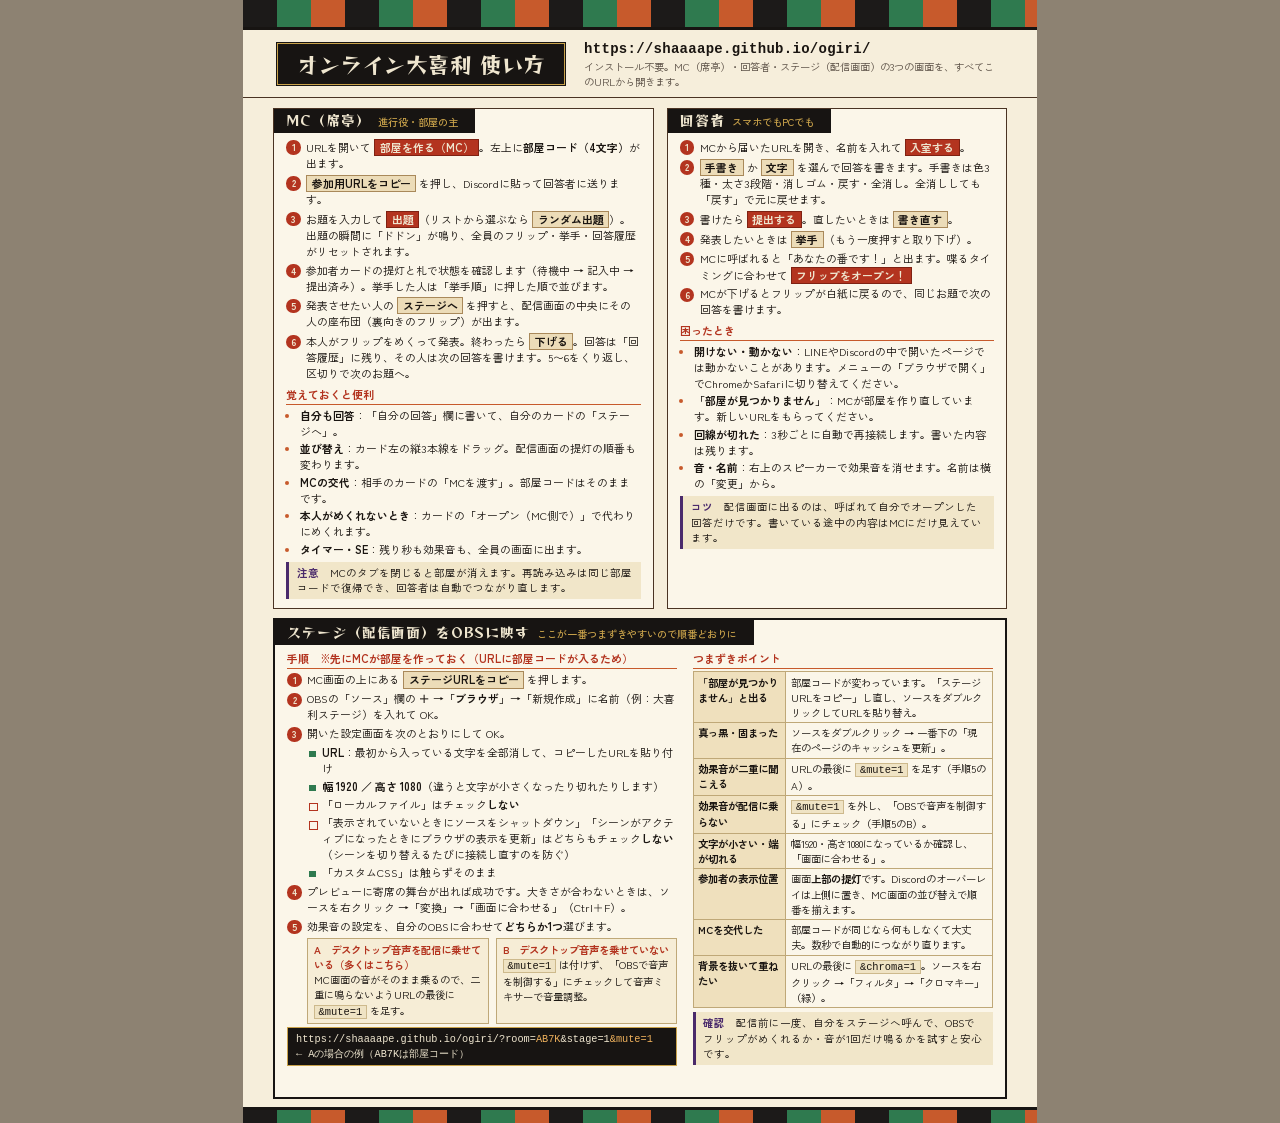
==== guide.html @ cfadeac8 "使い方ガイド（A4一枚）を追加: guide.html / guide.pdf MC・回答者・ステージの手順と、OBSブラウザソースの設定・つまずきポイントを掲載  Co-Authored-By: C" ====
<!DOCTYPE html>
<html lang="ja">
<head>
<meta charset="utf-8">
<meta name="viewport" content="width=device-width, initial-scale=1">
<title>オンライン大喜利 使い方</title>
<link rel="preconnect" href="https://fonts.googleapis.com">
<link rel="preconnect" href="https://fonts.gstatic.com" crossorigin>
<link href="https://fonts.googleapis.com/css2?family=Reggae+One&family=Zen+Kaku+Gothic+New:wght@400;500;700&display=swap" rel="stylesheet">
<style>
  @page { size: A4 portrait; margin: 0; }
  :root {
    --sumi: #1a1511; --usuzumi: #5a4f45; --kogecha: #4a3323; --shiraki: #f6eedb;
    --kifuda: #ecdcb8; --kinari: #efe6cf; --shu: #b3341f; --urushi: #171412; --kin: #c9a24a;
    --moegi: #2f7a4f; --kaki: #c75a2c; --murasaki: #4a2a6b;
    --fude: 'Reggae One', 'Yu Mincho', serif;
    --body: 'Zen Kaku Gothic New', 'Yu Gothic', 'Meiryo', sans-serif;
  }
  * { box-sizing: border-box; }
  html { background: #8d8272; }
  body { margin: 0; font-family: var(--body); color: var(--sumi); font-size: 8.2pt; line-height: 1.46; -webkit-print-color-adjust: exact; print-color-adjust: exact; }
  .sheet { width: 210mm; height: 297mm; margin: 0 auto; background: var(--shiraki); display: flex; flex-direction: column; overflow: hidden; }

  /* 定式幕の帯と題字 */
  .maku { height: 8mm; flex: none; background: repeating-linear-gradient(90deg, #1c1a19 0 9mm, var(--moegi) 9mm 18mm, var(--kaki) 18mm 27mm); border-bottom: 1mm solid var(--urushi); }
  header { flex: none; display: flex; align-items: center; gap: 5mm; padding: 2.2mm 9mm 2mm; border-bottom: .4mm solid var(--kogecha); }
  h1 { margin: 0; font-family: var(--fude); font-weight: 400; font-size: 16pt; letter-spacing: .04em; color: var(--kinari); background: var(--urushi); border: .5mm solid var(--kin); outline: .5mm solid var(--urushi); padding: 1mm 5mm 1.4mm; white-space: nowrap; }
  .lead { font-size: 8.6pt; }
  .lead b { font-size: 10.5pt; font-family: Consolas, 'Courier New', monospace; letter-spacing: .02em; }
  .lead small { display: block; color: var(--usuzumi); font-size: 7.8pt; }

  main { flex: 1; min-height: 0; padding: 2.6mm 8mm 0; display: grid; grid-template-columns: 1.12fr 1fr; grid-template-rows: auto 1fr; gap: 2.6mm 3.5mm; }
  section { border: .35mm solid var(--kogecha); background: #fbf6e9; padding: 0 3.2mm 2.4mm; position: relative; }
  h2 { display: inline-block; margin: 0 0 1.6mm -3.2mm; font-family: var(--fude); font-weight: 400; font-size: 10.5pt; color: var(--kinari); background: var(--urushi); padding: .3mm 4.5mm .7mm 3.2mm; letter-spacing: .06em; }
  h2 small { font-family: var(--body); font-size: 7.6pt; font-weight: 500; margin-left: 2mm; color: var(--kin); letter-spacing: 0; }
  h3 { margin: 1.3mm 0 .7mm; font-size: 8.2pt; font-weight: 700; color: var(--shu); border-bottom: .25mm solid var(--kaki); padding-bottom: .3mm; }
  ol { margin: 0; padding: 0; list-style: none; counter-reset: n; }
  ol > li { counter-increment: n; position: relative; padding-left: 5.2mm; margin-bottom: .75mm; }
  ol > li::before { content: counter(n); position: absolute; left: 0; top: .35mm; width: 3.8mm; height: 3.8mm; border-radius: 50%; background: var(--shu); color: var(--kinari); font-size: 7.2pt; font-weight: 700; line-height: 3.8mm; text-align: center; }
  ul { margin: 0; padding-left: 3.6mm; }
  ul li { margin-bottom: .4mm; }
  ul li::marker { color: var(--kaki); }
  .k { display: inline-block; font-weight: 700; background: var(--kifuda); border: .25mm solid #a9895a; padding: 0 1.2mm; line-height: 1.38; white-space: nowrap; }
  .k.shu { background: var(--shu); border-color: #7f2112; color: var(--kinari); }
  code { font-family: Consolas, 'Courier New', monospace; font-size: 7.8pt; background: #efe3c4; padding: 0 1mm; border: .2mm solid #cdb98c; }
  .note { margin-top: 1.1mm; padding: .8mm 2mm; background: #f1e6c9; border-left: 1mm solid var(--murasaki); font-size: 7.9pt; }
  .note b { color: var(--murasaki); }

  /* OBS（全幅） */
  .obs { grid-column: 1 / -1; display: grid; grid-template-columns: 1.3fr 1fr; gap: 0 4mm; align-content: start; border-width: .6mm; border-color: var(--urushi); }
  .obs h2 { grid-column: 1 / -1; justify-self: start; }
  .obs h3:first-of-type { margin-top: 0; }
  .url { margin: .8mm 0 1.2mm; padding: 1mm 2mm; background: var(--urushi); color: var(--kinari); font-family: Consolas, 'Courier New', monospace; font-size: 7.7pt; border: .3mm solid var(--kin); word-break: break-all; }
  .url em { font-style: normal; color: #f0b25d; }
  table { width: 100%; border-collapse: collapse; font-size: 7.8pt; }
  th, td { border: .25mm solid #bfa878; padding: .55mm 1.3mm; vertical-align: top; text-align: left; }
  th { width: 31%; background: #efe0bd; font-weight: 700; }
  .set { margin: .8mm 0 0; padding: 0; list-style: none; }
  .set li { padding-left: 4mm; position: relative; margin-bottom: .55mm; }
  .set li::before { content: ''; position: absolute; left: .6mm; top: 1.55mm; width: 1.7mm; height: 1.7mm; background: var(--moegi); }
  .set li.no::before { background: none; border: .35mm solid var(--shu); }
  .ab { display: grid; grid-template-columns: 1fr 1fr; gap: 2mm; margin-top: .8mm; }
  .ab div { border: .25mm solid #bfa878; background: #f6edd6; padding: .8mm 1.5mm; font-size: 7.8pt; }
  .ab b.t { display: block; color: var(--shu); }
  footer { flex: none; margin-top: 2.2mm; height: 4mm; background: repeating-linear-gradient(90deg, #1c1a19 0 9mm, var(--moegi) 9mm 18mm, var(--kaki) 18mm 27mm); border-top: .8mm solid var(--urushi); }

  @media screen and (max-width: 820px) {
    html { background: var(--shiraki); }
    .sheet { width: auto; height: auto; overflow: visible; }
    body { font-size: 14px; }
    main, .obs, .ab { display: block; }
    section { margin-bottom: 12px; }
    header { flex-wrap: wrap; }
    code, .url, table { font-size: 13px; }
  }
  @media print { html { background: none; } }
</style>
</head>
<body>
<div class="sheet">
  <div class="maku"></div>
  <header>
    <h1>オンライン大喜利 使い方</h1>
    <div class="lead">
      <b>https://shaaaape.github.io/ogiri/</b>
      <small>インストール不要。MC（席亭）・回答者・ステージ（配信画面）の3つの画面を、すべてこのURLから開きます。</small>
    </div>
  </header>

  <main>
    <section>
      <h2>MC（席亭）<small>進行役・部屋の主</small></h2>
      <ol>
        <li>URLを開いて <span class="k shu">部屋を作る（MC）</span>。左上に<b>部屋コード（4文字）</b>が出ます。</li>
        <li><span class="k">参加用URLをコピー</span> を押し、Discordに貼って回答者に送ります。</li>
        <li>お題を入力して <span class="k shu">出題</span>（リストから選ぶなら <span class="k">ランダム出題</span>）。出題の瞬間に「ドドン」が鳴り、全員のフリップ・挙手・回答履歴がリセットされます。</li>
        <li>参加者カードの提灯と札で状態を確認します（待機中 → 記入中 → 提出済み）。挙手した人は「挙手順」に押した順で並びます。</li>
        <li>発表させたい人の <span class="k">ステージへ</span> を押すと、配信画面の中央にその人の座布団（裏向きのフリップ）が出ます。</li>
        <li>本人がフリップをめくって発表。終わったら <span class="k">下げる</span>。回答は「回答履歴」に残り、その人は次の回答を書けます。5〜6をくり返し、区切りで次のお題へ。</li>
      </ol>
      <h3>覚えておくと便利</h3>
      <ul>
        <li><b>自分も回答</b>：「自分の回答」欄に書いて、自分のカードの「ステージへ」。</li>
        <li><b>並び替え</b>：カード左の縦3本線をドラッグ。配信画面の提灯の順番も変わります。</li>
        <li><b>MCの交代</b>：相手のカードの「MCを渡す」。部屋コードはそのままです。</li>
        <li><b>本人がめくれないとき</b>：カードの「オープン（MC側で）」で代わりにめくれます。</li>
        <li><b>タイマー・SE</b>：残り秒も効果音も、全員の画面に出ます。</li>
      </ul>
      <div class="note"><b>注意</b>　MCのタブを閉じると部屋が消えます。再読み込みは同じ部屋コードで復帰でき、回答者は自動でつながり直します。</div>
    </section>

    <section>
      <h2>回答者<small>スマホでもPCでも</small></h2>
      <ol>
        <li>MCから届いたURLを開き、名前を入れて <span class="k shu">入室する</span>。</li>
        <li><span class="k">手書き</span> か <span class="k">文字</span> を選んで回答を書きます。手書きは色3種・太さ3段階・消しゴム・戻す・全消し。全消ししても「戻す」で元に戻せます。</li>
        <li>書けたら <span class="k shu">提出する</span>。直したいときは <span class="k">書き直す</span>。</li>
        <li>発表したいときは <span class="k">挙手</span>（もう一度押すと取り下げ）。</li>
        <li>MCに呼ばれると「あなたの番です！」と出ます。喋るタイミングに合わせて <span class="k shu">フリップをオープン！</span></li>
        <li>MCが下げるとフリップが白紙に戻るので、同じお題で次の回答を書けます。</li>
      </ol>
      <h3>困ったとき</h3>
      <ul>
        <li><b>開けない・動かない</b>：LINEやDiscordの中で開いたページでは動かないことがあります。メニューの「ブラウザで開く」でChromeかSafariに切り替えてください。</li>
        <li><b>「部屋が見つかりません」</b>：MCが部屋を作り直しています。新しいURLをもらってください。</li>
        <li><b>回線が切れた</b>：3秒ごとに自動で再接続します。書いた内容は残ります。</li>
        <li><b>音・名前</b>：右上のスピーカーで効果音を消せます。名前は横の「変更」から。</li>
              </ul>
      <div class="note"><b>コツ</b>　配信画面に出るのは、呼ばれて自分でオープンした回答だけです。書いている途中の内容はMCにだけ見えています。</div>
    </section>

    <section class="obs">
      <h2>ステージ（配信画面）をOBSに映す<small>ここが一番つまずきやすいので順番どおりに</small></h2>
      <div>
        <h3>手順　※先にMCが部屋を作っておく（URLに部屋コードが入るため）</h3>
        <ol>
          <li>MC画面の上にある <span class="k">ステージURLをコピー</span> を押します。</li>
          <li>OBSの「ソース」欄の <b>＋</b> →「<b>ブラウザ</b>」→「新規作成」に名前（例：大喜利ステージ）を入れて OK。</li>
          <li>開いた設定画面を次のとおりにして OK。
            <ul class="set">
              <li><b>URL</b>：最初から入っている文字を全部消して、コピーしたURLを貼り付け</li>
              <li><b>幅 1920 ／ 高さ 1080</b>（違うと文字が小さくなったり切れたりします）</li>
              <li class="no">「ローカルファイル」はチェック<b>しない</b></li>
              <li class="no">「表示されていないときにソースをシャットダウン」「シーンがアクティブになったときにブラウザの表示を更新」はどちらもチェック<b>しない</b>（シーンを切り替えるたびに接続し直すのを防ぐ）</li>
              <li>「カスタムCSS」は触らずそのまま</li>
            </ul>
          </li>
          <li>プレビューに寄席の舞台が出れば成功です。大きさが合わないときは、ソースを右クリック →「変換」→「画面に合わせる」（Ctrl＋F）。</li>
          <li>効果音の設定を、自分のOBSに合わせて<b>どちらか1つ</b>選びます。
            <div class="ab">
              <div><b class="t">A　デスクトップ音声を配信に乗せている（多くはこちら）</b>MC画面の音がそのまま乗るので、二重に鳴らないようURLの最後に <code>&amp;mute=1</code> を足す。</div>
              <div><b class="t">B　デスクトップ音声を乗せていない</b><code>&amp;mute=1</code> は付けず、「OBSで音声を制御する」にチェックして音声ミキサーで音量調整。</div>
            </div>
          </li>
        </ol>
        <div class="url">https://shaaaape.github.io/ogiri/?room=<em>AB7K</em>&amp;stage=1<em>&amp;mute=1</em>　← Aの場合の例（AB7Kは部屋コード）</div>
      </div>
      <div>
        <h3>つまずきポイント</h3>
        <table>
          <tr><th>「部屋が見つかりません」と出る</th><td>部屋コードが変わっています。「ステージURLをコピー」し直し、ソースをダブルクリックしてURLを貼り替え。</td></tr>
          <tr><th>真っ黒・固まった</th><td>ソースをダブルクリック → 一番下の「現在のページのキャッシュを更新」。</td></tr>
          <tr><th>効果音が二重に聞こえる</th><td>URLの最後に <code>&amp;mute=1</code> を足す（手順5のA）。</td></tr>
          <tr><th>効果音が配信に乗らない</th><td><code>&amp;mute=1</code> を外し、「OBSで音声を制御する」にチェック（手順5のB）。</td></tr>
          <tr><th>文字が小さい・端が切れる</th><td>幅1920・高さ1080になっているか確認し、「画面に合わせる」。</td></tr>
          <tr><th>参加者の表示位置</th><td>画面<b>上部の提灯</b>です。Discordのオーバーレイは上側に置き、MC画面の並び替えで順番を揃えます。</td></tr>
          <tr><th>MCを交代した</th><td>部屋コードが同じなら何もしなくて大丈夫。数秒で自動的につながり直ります。</td></tr>
          <tr><th>背景を抜いて重ねたい</th><td>URLの最後に <code>&amp;chroma=1</code>。ソースを右クリック →「フィルタ」→「クロマキー」（緑）。</td></tr>
        </table>
        <div class="note"><b>確認</b>　配信前に一度、自分をステージへ呼んで、OBSでフリップがめくれるか・音が1回だけ鳴るかを試すと安心です。</div>
      </div>
    </section>
  </main>
  <footer></footer>
</div>
</body>
</html>
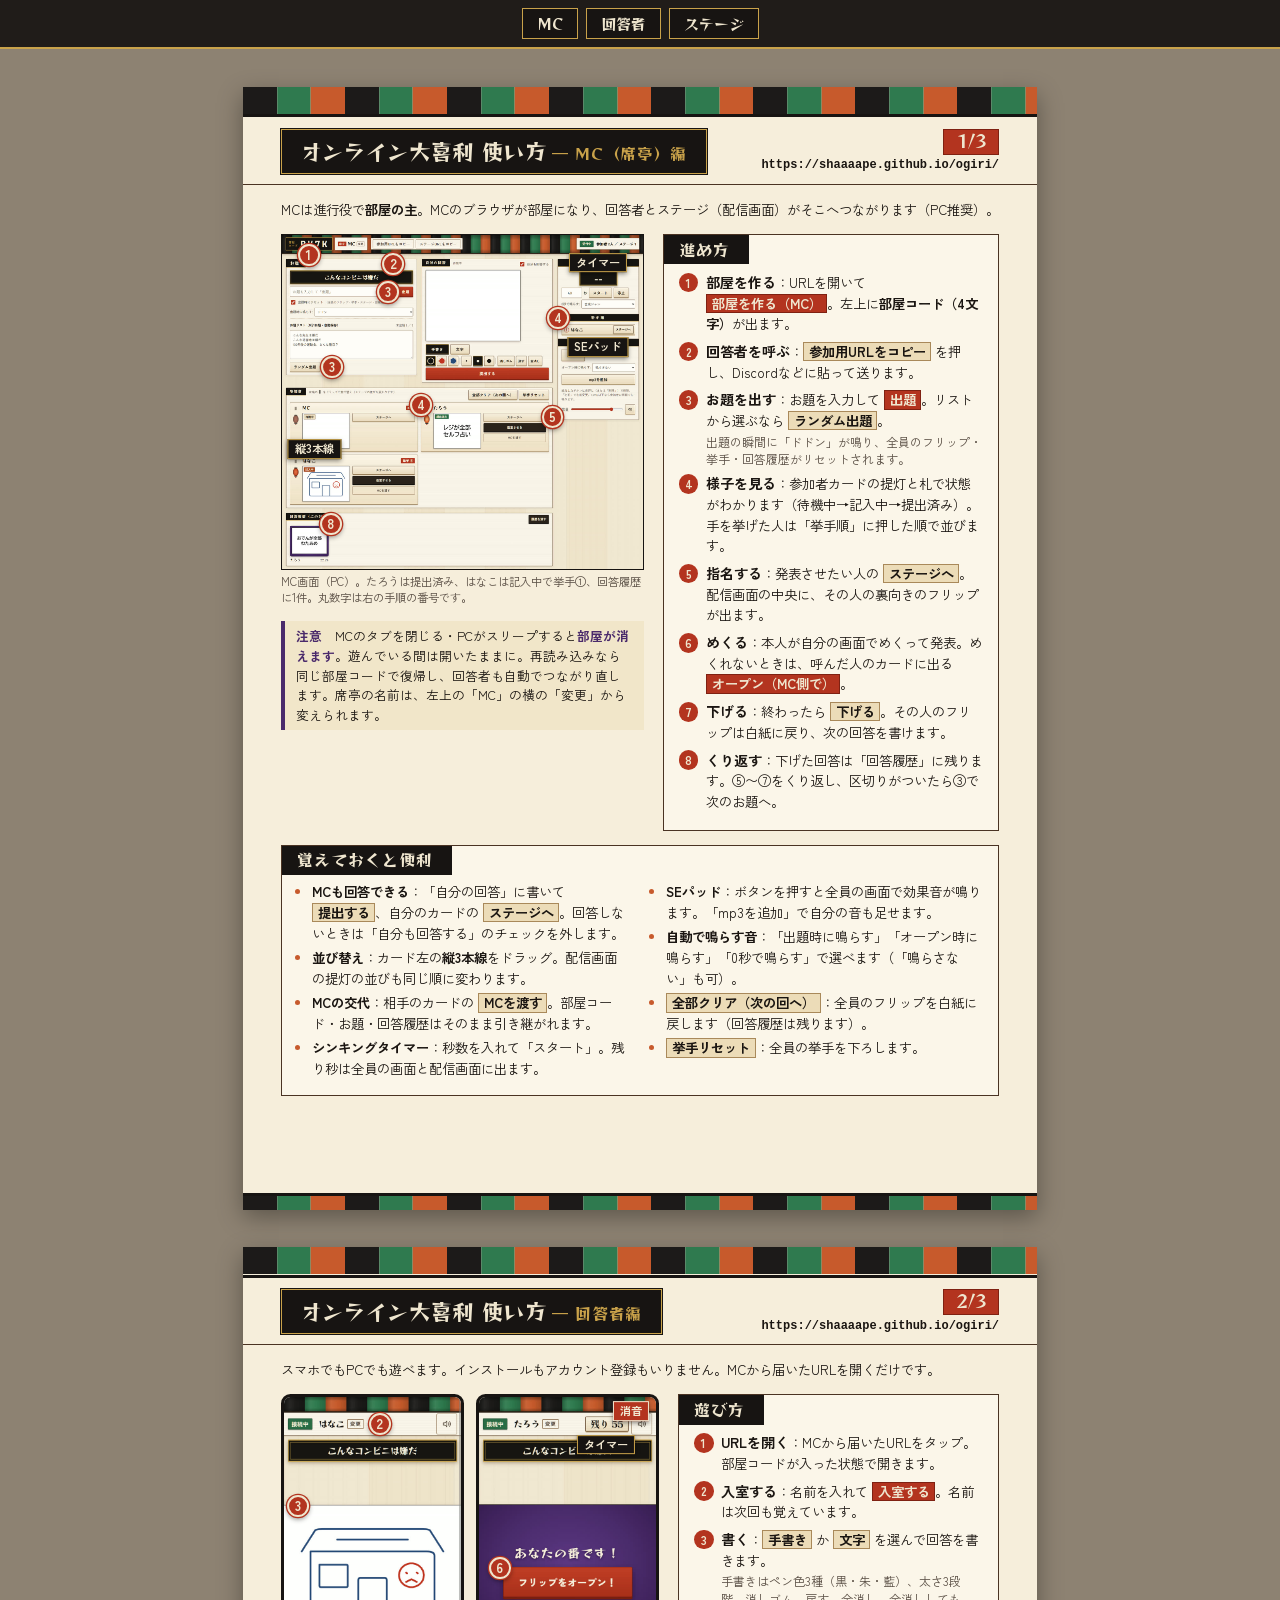
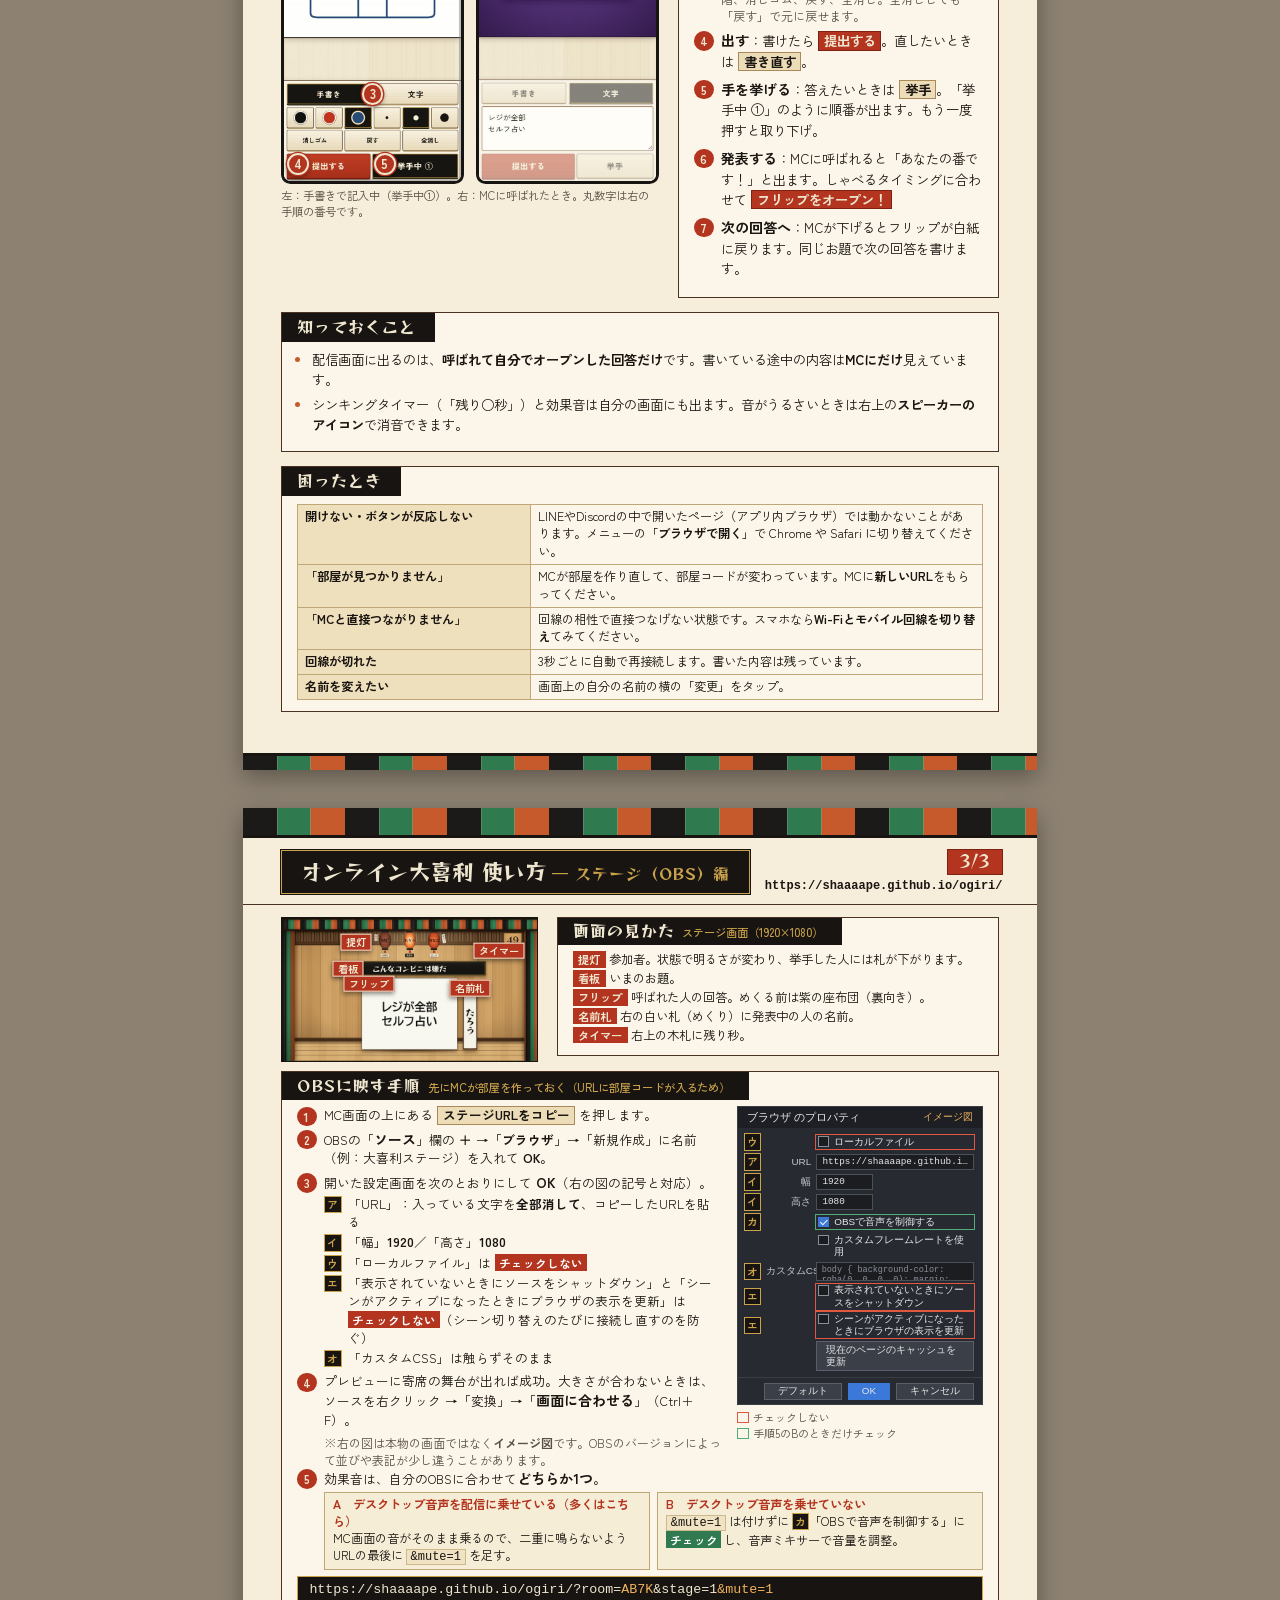
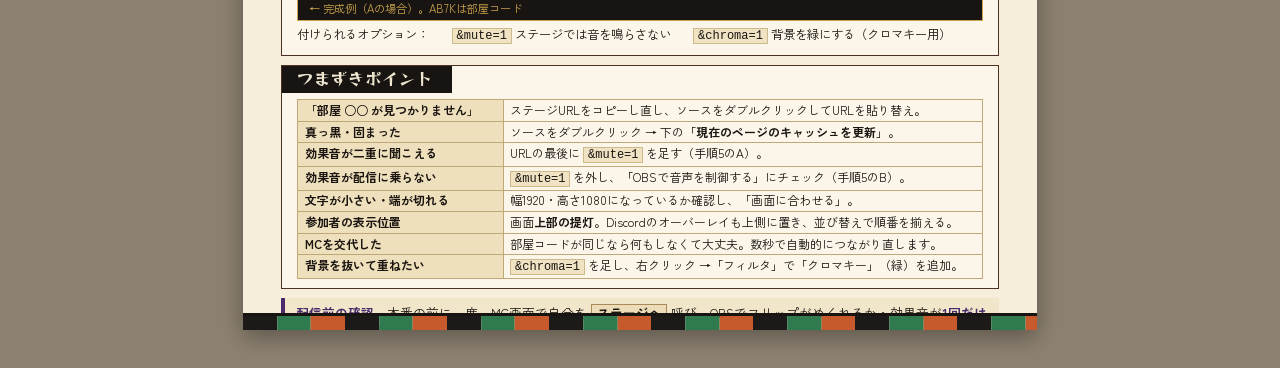
==== commit dffaf179: "使い方ガイドをA4 3ページ構成に（MC・回答者・ステージ） - 各ページに実画面のスクリーンショットと番号マーカー - ステージ編にOBS設定画面の模式図とつまずきポイント表  Co-Authore" ====
--- a/guide.html
+++ b/guide.html
@@ -7,6 +7,10 @@
 <link rel="preconnect" href="https://fonts.googleapis.com">
 <link rel="preconnect" href="https://fonts.gstatic.com" crossorigin>
 <link href="https://fonts.googleapis.com/css2?family=Reggae+One&family=Zen+Kaku+Gothic+New:wght@400;500;700&display=swap" rel="stylesheet">
+<script>
+  // ?print=1 で、画面幅が狭くても紙（A4）のレイアウトで表示する（確認用）
+  if (/[?&]print=1/.test(location.search)) document.documentElement.classList.add('paper');
+</script>
 <style>
   @page { size: A4 portrait; margin: 0; }
   :root {
@@ -15,161 +19,397 @@
     --moegi: #2f7a4f; --kaki: #c75a2c; --murasaki: #4a2a6b;
     --fude: 'Reggae One', 'Yu Mincho', serif;
     --body: 'Zen Kaku Gothic New', 'Yu Gothic', 'Meiryo', sans-serif;
+    --mono: Consolas, 'Courier New', monospace;
+    /* 定式幕（黒・萌葱・柿）。PDFでも確実に出るよう SVG で描く */
+    --maku: url("data:image/svg+xml,%3Csvg xmlns='http://www.w3.org/2000/svg' width='27' height='10' preserveAspectRatio='none'%3E%3Crect width='9' height='10' fill='%231c1a19'/%3E%3Crect x='9' width='9' height='10' fill='%232f7a4f'/%3E%3Crect x='18' width='9' height='10' fill='%23c75a2c'/%3E%3C/svg%3E") 0 0 / 27mm 100% repeat-x;
   }
   * { box-sizing: border-box; }
   html { background: #8d8272; }
-  body { margin: 0; font-family: var(--body); color: var(--sumi); font-size: 8.2pt; line-height: 1.46; -webkit-print-color-adjust: exact; print-color-adjust: exact; }
-  .sheet { width: 210mm; height: 297mm; margin: 0 auto; background: var(--shiraki); display: flex; flex-direction: column; overflow: hidden; }
+  body { margin: 0; font-family: var(--body); color: var(--sumi); font-size: 10pt; line-height: 1.55; -webkit-print-color-adjust: exact; print-color-adjust: exact; }
+
+  /* 画面で見たときの目次（印刷しない） */
+  .nav { position: sticky; top: 0; z-index: 10; display: flex; justify-content: center; gap: 8px; padding: 8px; background: rgba(23, 20, 18, .92); border-bottom: 2px solid var(--kin); }
+  .nav a { font-family: var(--fude); color: var(--kinari); text-decoration: none; font-size: 15px; padding: 3px 14px; border: 1px solid var(--kin); background: var(--urushi); }
+  .nav a:hover { background: var(--shu); }
+
+  .sheet { width: 210mm; height: 297mm; margin: 10mm auto; background: var(--shiraki); display: flex; flex-direction: column; overflow: hidden; break-after: page; position: relative; box-shadow: 0 2mm 6mm rgba(0, 0, 0, .35); scroll-margin-top: 50px; }
+  .sheet:last-of-type { break-after: auto; }
 
   /* 定式幕の帯と題字 */
-  .maku { height: 8mm; flex: none; background: repeating-linear-gradient(90deg, #1c1a19 0 9mm, var(--moegi) 9mm 18mm, var(--kaki) 18mm 27mm); border-bottom: 1mm solid var(--urushi); }
-  header { flex: none; display: flex; align-items: center; gap: 5mm; padding: 2.2mm 9mm 2mm; border-bottom: .4mm solid var(--kogecha); }
-  h1 { margin: 0; font-family: var(--fude); font-weight: 400; font-size: 16pt; letter-spacing: .04em; color: var(--kinari); background: var(--urushi); border: .5mm solid var(--kin); outline: .5mm solid var(--urushi); padding: 1mm 5mm 1.4mm; white-space: nowrap; }
-  .lead { font-size: 8.6pt; }
-  .lead b { font-size: 10.5pt; font-family: Consolas, 'Courier New', monospace; letter-spacing: .02em; }
-  .lead small { display: block; color: var(--usuzumi); font-size: 7.8pt; }
-
-  main { flex: 1; min-height: 0; padding: 2.6mm 8mm 0; display: grid; grid-template-columns: 1.12fr 1fr; grid-template-rows: auto 1fr; gap: 2.6mm 3.5mm; }
-  section { border: .35mm solid var(--kogecha); background: #fbf6e9; padding: 0 3.2mm 2.4mm; position: relative; }
-  h2 { display: inline-block; margin: 0 0 1.6mm -3.2mm; font-family: var(--fude); font-weight: 400; font-size: 10.5pt; color: var(--kinari); background: var(--urushi); padding: .3mm 4.5mm .7mm 3.2mm; letter-spacing: .06em; }
-  h2 small { font-family: var(--body); font-size: 7.6pt; font-weight: 500; margin-left: 2mm; color: var(--kin); letter-spacing: 0; }
-  h3 { margin: 1.3mm 0 .7mm; font-size: 8.2pt; font-weight: 700; color: var(--shu); border-bottom: .25mm solid var(--kaki); padding-bottom: .3mm; }
-  ol { margin: 0; padding: 0; list-style: none; counter-reset: n; }
-  ol > li { counter-increment: n; position: relative; padding-left: 5.2mm; margin-bottom: .75mm; }
-  ol > li::before { content: counter(n); position: absolute; left: 0; top: .35mm; width: 3.8mm; height: 3.8mm; border-radius: 50%; background: var(--shu); color: var(--kinari); font-size: 7.2pt; font-weight: 700; line-height: 3.8mm; text-align: center; }
-  ul { margin: 0; padding-left: 3.6mm; }
-  ul li { margin-bottom: .4mm; }
+  .maku { height: 8mm; flex: none; background: var(--maku); border-bottom: 1mm solid var(--urushi); }
+  header { flex: none; display: flex; align-items: center; gap: 4mm; padding: 3mm 10mm 2.6mm; border-bottom: .4mm solid var(--kogecha); }
+  h1 { margin: 0; font-family: var(--fude); font-weight: 400; font-size: 16pt; letter-spacing: .03em; color: var(--kinari); background: var(--urushi); border: .5mm solid var(--kin); outline: .5mm solid var(--urushi); padding: 1mm 5mm 1.5mm; white-space: nowrap; }
+  h1 small { font-size: 12pt; color: var(--kin); margin-left: 1.5mm; }
+  .hd-right { margin-left: auto; text-align: right; line-height: 1.3; }
+  .pno { display: inline-block; font-family: var(--fude); font-size: 13pt; color: var(--kinari); background: var(--shu); border: .4mm solid #7f2112; padding: 0 3mm .4mm; }
+  .hd-url { display: block; margin-top: 1mm; font-family: var(--mono); font-size: 9pt; font-weight: 700; }
+
+  main { flex: 1; min-height: 0; padding: 4mm 10mm 0; display: flex; flex-direction: column; gap: 3.6mm; }
+  .lead { margin: 0; font-size: 10pt; }
+  .row { display: grid; gap: 5mm; align-items: start; }
+  section { border: .35mm solid var(--kogecha); background: #fbf6e9; padding: 0 4mm 3mm; }
+  h2 { display: inline-block; margin: 0 0 2mm -4mm; font-family: var(--fude); font-weight: 400; font-size: 12pt; color: var(--kinari); background: var(--urushi); padding: .4mm 5mm .8mm 4mm; letter-spacing: .06em; }
+  h2 small { font-family: var(--body); font-size: 8.5pt; font-weight: 500; margin-left: 2mm; color: var(--kin); letter-spacing: 0; }
+
+  /* 手順（朱の丸数字） */
+  ol.steps { margin: 0; padding: 0; list-style: none; counter-reset: n; }
+  ol.steps[start="3"] { counter-reset: n 2; }
+  ol.steps[start="5"] { counter-reset: n 4; }
+  ol.steps > li { counter-increment: n; position: relative; padding-left: 7.2mm; margin-bottom: 1.6mm; }
+  ol.steps > li::before { content: counter(n); position: absolute; left: 0; top: .2mm; width: 5.2mm; height: 5.2mm; border-radius: 50%; background: var(--shu); color: var(--kinari); font-size: 9pt; font-weight: 700; line-height: 5.2mm; text-align: center; }
+  ol.steps > li > b:first-child { font-size: 10.5pt; }
+  .sub { display: block; color: var(--usuzumi); font-size: 9pt; margin-top: .2mm; line-height: 1.45; }
+  ul { margin: 0; padding-left: 4mm; }
+  ul li { margin-bottom: 1mm; }
   ul li::marker { color: var(--kaki); }
-  .k { display: inline-block; font-weight: 700; background: var(--kifuda); border: .25mm solid #a9895a; padding: 0 1.2mm; line-height: 1.38; white-space: nowrap; }
+  .k { display: inline-block; font-weight: 700; background: var(--kifuda); border: .25mm solid #a9895a; padding: 0 1.2mm; line-height: 1.3; white-space: nowrap; }
   .k.shu { background: var(--shu); border-color: #7f2112; color: var(--kinari); }
-  code { font-family: Consolas, 'Courier New', monospace; font-size: 7.8pt; background: #efe3c4; padding: 0 1mm; border: .2mm solid #cdb98c; }
-  .note { margin-top: 1.1mm; padding: .8mm 2mm; background: #f1e6c9; border-left: 1mm solid var(--murasaki); font-size: 7.9pt; }
+  code { font-family: var(--mono); font-size: 9pt; background: #efe3c4; padding: 0 1mm; border: .2mm solid #cdb98c; }
+  .note { padding: 1.5mm 3mm; background: #f1e6c9; border-left: 1.2mm solid var(--murasaki); font-size: 9.5pt; }
   .note b { color: var(--murasaki); }
 
-  /* OBS（全幅） */
-  .obs { grid-column: 1 / -1; display: grid; grid-template-columns: 1.3fr 1fr; gap: 0 4mm; align-content: start; border-width: .6mm; border-color: var(--urushi); }
-  .obs h2 { grid-column: 1 / -1; justify-self: start; }
-  .obs h3:first-of-type { margin-top: 0; }
-  .url { margin: .8mm 0 1.2mm; padding: 1mm 2mm; background: var(--urushi); color: var(--kinari); font-family: Consolas, 'Courier New', monospace; font-size: 7.7pt; border: .3mm solid var(--kin); word-break: break-all; }
+  /* スクリーンショットと重ねるマーカー（位置は画像に対する %） */
+  figure { margin: 0; }
+  .fig { position: relative; border: .5mm solid var(--urushi); background: #fff; line-height: 0; }
+  .fig img { display: block; width: 100%; height: auto; }
+  figcaption { margin-top: 1mm; font-size: 8.5pt; color: var(--usuzumi); line-height: 1.4; }
+  .m { position: absolute; left: var(--x); top: var(--y); transform: translate(-50%, -50%); width: 5.8mm; height: 5.8mm; border-radius: 50%; background: var(--shu); color: var(--kinari); border: .55mm solid var(--kinari); box-shadow: 0 0 0 .35mm var(--shu), 0 .6mm 1.4mm rgba(0, 0, 0, .45); font: 700 10pt/4.7mm var(--body); text-align: center; }
+  .tag { position: absolute; left: var(--x); top: var(--y); transform: translate(-50%, -50%); background: var(--urushi); color: var(--kinari); border: .35mm solid var(--kin); font: 700 8.5pt/1.3 var(--body); padding: .3mm 1.6mm .5mm; white-space: nowrap; box-shadow: 0 .5mm 1.2mm rgba(0, 0, 0, .45); }
+  .tag.shu { background: var(--shu); border-color: var(--kinari); }
+  .ti { display: inline-block; background: var(--shu); color: var(--kinari); font-size: 8.5pt; font-weight: 700; padding: 0 1.4mm; line-height: 1.45; margin-right: .8mm; }
+
+  table { width: 100%; border-collapse: collapse; font-size: 9.2pt; line-height: 1.45; }
+  th, td { border: .25mm solid #bfa878; padding: .8mm 1.8mm; vertical-align: top; text-align: left; }
+  th { width: 34%; background: #efe0bd; font-weight: 700; }
+  .feat { display: grid; grid-template-columns: 1fr 1fr; gap: 0 6mm; }
+  footer { flex: none; margin-top: auto; height: 4.5mm; background: var(--maku); border-top: .8mm solid var(--urushi); }
+  main + footer { margin-top: 3mm; }
+
+  /* ---- 1枚目 ---- */
+  .p1-top { grid-template-columns: 96mm 1fr; }
+
+  /* ---- 2枚目 ---- */
+  .p2-top { grid-template-columns: 100mm 1fr; }
+  .phones { display: grid; grid-template-columns: 1fr 1fr; gap: 3mm; }
+  .phones .fig { border-radius: 2.5mm; overflow: hidden; border-width: .8mm; }
+
+  /* ---- 3枚目 ---- */
+  #stage main { gap: 2.4mm; font-size: 9.5pt; line-height: 1.45; padding-top: 3mm; }
+  #stage section { padding-bottom: 2.4mm; }
+  #stage h2 { margin-bottom: 1.6mm; }
+  #stage ol.steps > li { margin-bottom: 1.2mm; }
+  #stage .tag { font-size: 7.6pt; padding: .1mm 1.2mm .3mm; }
+  #stage table { font-size: 9pt; line-height: 1.4; }
+  #stage th, #stage td { padding: .5mm 1.8mm; }
+  .p3-top { grid-template-columns: 68mm 1fr; }
+  .parts { margin: 0; padding: 0; list-style: none; font-size: 9.3pt; line-height: 1.4; }
+  .parts li { margin-bottom: .4mm; }
+  .p3-mid { grid-template-columns: 1fr 65mm; gap: 4mm; }
+  .chk { margin: .6mm 0 0; padding: 0; list-style: none; }
+  .chk li { position: relative; padding-left: 6.4mm; margin-bottom: .6mm; font-size: 9.4pt; line-height: 1.45; }
+  .chk li .kt { position: absolute; left: 0; top: .2mm; }
+  .yes, .no { white-space: nowrap; font-weight: 700; padding: 0 1mm; color: #fff; font-size: 8.8pt; }
+  .yes { background: var(--moegi); }
+  .no { background: var(--shu); }
+  .kt { display: inline-block; width: 4.6mm; height: 4.6mm; background: var(--urushi); color: var(--kin); border: .3mm solid var(--kin); font-size: 8pt; font-weight: 700; line-height: 4.1mm; text-align: center; font-family: var(--body); }
+  .ab { display: grid; grid-template-columns: 1fr 1fr; gap: 2mm; margin-top: .8mm; }
+  .ab div { border: .25mm solid #bfa878; background: #f6edd6; padding: .8mm 2mm; font-size: 9.2pt; line-height: 1.4; }
+  .ab b.t { display: block; color: var(--shu); }
+  .url { margin: 1.6mm 0 0; padding: .9mm 3mm; background: var(--urushi); color: var(--kinari); font-family: var(--mono); font-size: 10pt; border: .3mm solid var(--kin); display: flex; flex-wrap: wrap; align-items: baseline; gap: 0 4mm; }
   .url em { font-style: normal; color: #f0b25d; }
-  table { width: 100%; border-collapse: collapse; font-size: 7.8pt; }
-  th, td { border: .25mm solid #bfa878; padding: .55mm 1.3mm; vertical-align: top; text-align: left; }
-  th { width: 31%; background: #efe0bd; font-weight: 700; }
-  .set { margin: .8mm 0 0; padding: 0; list-style: none; }
-  .set li { padding-left: 4mm; position: relative; margin-bottom: .55mm; }
-  .set li::before { content: ''; position: absolute; left: .6mm; top: 1.55mm; width: 1.7mm; height: 1.7mm; background: var(--moegi); }
-  .set li.no::before { background: none; border: .35mm solid var(--shu); }
-  .ab { display: grid; grid-template-columns: 1fr 1fr; gap: 2mm; margin-top: .8mm; }
-  .ab div { border: .25mm solid #bfa878; background: #f6edd6; padding: .8mm 1.5mm; font-size: 7.8pt; }
-  .ab b.t { display: block; color: var(--shu); }
-  footer { flex: none; margin-top: 2.2mm; height: 4mm; background: repeating-linear-gradient(90deg, #1c1a19 0 9mm, var(--moegi) 9mm 18mm, var(--kaki) 18mm 27mm); border-top: .8mm solid var(--urushi); }
-
+  .url small { font-family: var(--body); font-size: 8.5pt; color: var(--kin); }
+  .opts { display: flex; flex-wrap: wrap; gap: 0 6mm; margin-top: 1.2mm; font-size: 9.3pt; }
+  .trouble th { width: 30%; }
+
+  /* OBS 設定画面の模式図（本物ではなくイメージ） */
+  .obs { border: .4mm solid #3a3d44; background: #272a30; color: #e6e7ea; font-family: 'Segoe UI', 'Yu Gothic UI', 'Meiryo', sans-serif; font-size: 7.4pt; line-height: 1.25; }
+  .obs-title { background: #1d1f24; padding: 1mm 2.4mm; font-size: 8pt; display: flex; justify-content: space-between; }
+  .obs-title i { font-style: normal; color: #f0b25d; font-size: 7.6pt; }
+  .obs-body { padding: 1.4mm 2mm 1.5mm 1.4mm; display: grid; grid-template-columns: 4.6mm 12mm 1fr; gap: .7mm 1.3mm; align-items: center; }
+  .obs-body > .kt { grid-column: 1; }
+  .obs-body .l { grid-column: 2; text-align: right; color: #c5c7cc; white-space: nowrap; }
+  .obs-in { grid-column: 3; background: #1b1d21; border: .25mm solid #4b4f58; padding: .4mm 1.4mm; font-family: var(--mono); font-size: 7pt; white-space: nowrap; overflow: hidden; text-overflow: ellipsis; }
+  .obs-in.short { width: 15mm; }
+  .obs-cb { grid-column: 3; display: flex; align-items: flex-start; gap: 1.4mm; padding: .2mm .6mm; }
+  .obs-cb .box { flex: none; width: 2.8mm; height: 2.8mm; margin-top: .2mm; border: .3mm solid #8b8f99; background: #1b1d21; position: relative; }
+  .obs-cb.on .box { background: #3c78d8; border-color: #3c78d8; }
+  .obs-cb.on .box::after { content: ''; position: absolute; left: .8mm; top: .15mm; width: .8mm; height: 1.5mm; border: solid #fff; border-width: 0 .35mm .35mm 0; transform: rotate(45deg); }
+  .obs-cb.bad { outline: .45mm solid #e0583f; }
+  .obs-cb.good { outline: .45mm solid #4fae78; }
+  .obs-css { grid-column: 3; height: 5mm; background: #1b1d21; border: .25mm solid #4b4f58; font-family: var(--mono); font-size: 6.4pt; color: #8b8f99; padding: .4mm 1.2mm; overflow: hidden; }
+  .obs-btn { grid-column: 3; justify-self: start; background: #3b3f47; border: .25mm solid #5a5f69; padding: .5mm 2.4mm; }
+  .obs-foot { display: flex; justify-content: flex-end; gap: 1.6mm; padding: 1.2mm 2.2mm; border-top: .25mm solid #3a3d44; }
+  .obs-foot span { background: #3b3f47; border: .25mm solid #5a5f69; padding: .4mm 3.4mm; }
+  .obs-foot span.ok { background: #3c78d8; border-color: #3c78d8; }
+  .obs-note { margin: 1mm 0 0; padding-left: 7.2mm; }
+  .p3-mid > div { min-width: 0; }
+  .obs-legend { display: flex; flex-wrap: wrap; gap: 0 3mm; margin-top: 1mm; font-size: 8.3pt; color: var(--usuzumi); }
+  .obs-legend span::before { content: ''; display: inline-block; width: 2.6mm; height: 2.6mm; margin-right: 1mm; vertical-align: -.3mm; border: .45mm solid; }
+  .obs-legend .lg-y::before { border-color: #4fae78; }
+  .obs-legend .lg-n::before { border-color: #e0583f; }
+
+  /* ---- スマホなど幅の狭い画面：1カラムの読み物にする ---- */
   @media screen and (max-width: 820px) {
-    html { background: var(--shiraki); }
-    .sheet { width: auto; height: auto; overflow: visible; }
-    body { font-size: 14px; }
-    main, .obs, .ab { display: block; }
-    section { margin-bottom: 12px; }
-    header { flex-wrap: wrap; }
-    code, .url, table { font-size: 13px; }
+    html:not(.paper) { background: var(--shiraki); }
+    html:not(.paper) body { font-size: 15px; }
+    html:not(.paper) .sheet { width: auto; height: auto; margin: 0 0 18px; overflow: visible; box-shadow: none; }
+    html:not(.paper) header { flex-wrap: wrap; padding: 10px 16px; }
+    html:not(.paper) h1 { white-space: normal; font-size: 20px; }
+    html:not(.paper) h1 small { display: block; margin: 0; font-size: 15px; }
+    html:not(.paper) .hd-right { margin-left: 0; text-align: left; }
+    html:not(.paper) main { padding: 12px 16px 0; }
+    html:not(.paper) .row, html:not(.paper) .feat, html:not(.paper) .ab { display: block; }
+    html:not(.paper) .row > * + *, html:not(.paper) .ab > * + * { margin-top: 12px; }
+    html:not(.paper) .phones { gap: 8px; }
+    html:not(.paper) code, html:not(.paper) .url, html:not(.paper) table, html:not(.paper) .parts, html:not(.paper) .chk li, html:not(.paper) .ab div { font-size: 14px; }
+    html:not(.paper) .m { width: 24px; height: 24px; font-size: 13px; line-height: 20px; border-width: 2px; }
+    html:not(.paper) .tag { font-size: 11px; }
+    html:not(.paper) .obs { font-size: 12px; max-width: 420px; }
+    html:not(.paper) .obs-body { grid-template-columns: 18px 60px 1fr; }
+    html:not(.paper) .obs-in { font-size: 11px; }
+    html:not(.paper) .obs-in.short { width: 60px; }
+    html:not(.paper) .kt { width: 18px; height: 18px; line-height: 16px; font-size: 12px; }
+    html:not(.paper) .chk li { padding-left: 26px; }
   }
-  @media print { html { background: none; } }
+  html.paper .nav { display: none; }
+  @media print {
+    html { background: none; }
+    .nav { display: none; }
+    .sheet { margin: 0; box-shadow: none; }
+  }
 </style>
 </head>
 <body>
-<div class="sheet">
+<nav class="nav"><a href="#mc">MC</a><a href="#player">回答者</a><a href="#stage">ステージ</a></nav>
+
+<!-- ======================= 1枚目：MC ======================= -->
+<div class="sheet" id="mc">
   <div class="maku"></div>
   <header>
-    <h1>オンライン大喜利 使い方</h1>
-    <div class="lead">
-      <b>https://shaaaape.github.io/ogiri/</b>
-      <small>インストール不要。MC（席亭）・回答者・ステージ（配信画面）の3つの画面を、すべてこのURLから開きます。</small>
+    <h1>オンライン大喜利 使い方<small>― MC（席亭）編</small></h1>
+    <div class="hd-right"><span class="pno">1/3</span><span class="hd-url">https://shaaaape.github.io/ogiri/</span></div>
+  </header>
+  <main>
+    <p class="lead">MCは進行役で<b>部屋の主</b>。MCのブラウザが部屋になり、回答者とステージ（配信画面）がそこへつながります（PC推奨）。</p>
+    <div class="row p1-top">
+      <figure>
+        <div class="fig">
+          <img src="guide/mc.jpg" alt="MC画面のスクリーンショット">
+          <span class="m" style="--x:7.5%;--y:6%">1</span>
+          <span class="m" style="--x:30.8%;--y:8.6%">2</span>
+          <span class="m" style="--x:29.4%;--y:17%">3</span>
+          <span class="m" style="--x:13.8%;--y:39.5%">3</span>
+          <span class="m" style="--x:38.6%;--y:51%">4</span>
+          <span class="m" style="--x:76.6%;--y:24.8%">4</span>
+          <span class="m" style="--x:75%;--y:54.5%">5</span>
+          <span class="m" style="--x:13.5%;--y:86.5%">8</span>
+          <span class="tag" style="--x:9%;--y:64%">縦3本線</span>
+          <span class="tag" style="--x:87.5%;--y:8.2%">タイマー</span>
+          <span class="tag" style="--x:87.5%;--y:33.6%">SEパッド</span>
+        </div>
+        <figcaption>MC画面（PC）。たろうは提出済み、はなこは記入中で挙手①、回答履歴に1件。丸数字は右の手順の番号です。</figcaption>
+        <div class="note" style="margin-top:4mm"><b>注意</b>　MCのタブを閉じる・PCがスリープすると<b>部屋が消えます</b>。遊んでいる間は開いたままに。再読み込みなら同じ部屋コードで復帰し、回答者も自動でつながり直します。席亭の名前は、左上の「MC」の横の「変更」から変えられます。</div>
+      </figure>
+      <section>
+        <h2>進め方</h2>
+        <ol class="steps">
+          <li><b>部屋を作る</b>：URLを開いて <span class="k shu">部屋を作る（MC）</span>。左上に<b>部屋コード（4文字）</b>が出ます。</li>
+          <li><b>回答者を呼ぶ</b>：<span class="k">参加用URLをコピー</span> を押し、Discordなどに貼って送ります。</li>
+          <li><b>お題を出す</b>：お題を入力して <span class="k shu">出題</span>。リストから選ぶなら <span class="k">ランダム出題</span>。<span class="sub">出題の瞬間に「ドドン」が鳴り、全員のフリップ・挙手・回答履歴がリセットされます。</span></li>
+          <li><b>様子を見る</b>：参加者カードの提灯と札で状態がわかります（待機中→記入中→提出済み）。手を挙げた人は「挙手順」に押した順で並びます。</li>
+          <li><b>指名する</b>：発表させたい人の <span class="k">ステージへ</span>。配信画面の中央に、その人の裏向きのフリップが出ます。</li>
+          <li><b>めくる</b>：本人が自分の画面でめくって発表。めくれないときは、呼んだ人のカードに出る <span class="k shu">オープン（MC側で）</span>。</li>
+          <li><b>下げる</b>：終わったら <span class="k">下げる</span>。その人のフリップは白紙に戻り、次の回答を書けます。</li>
+          <li><b>くり返す</b>：下げた回答は「回答履歴」に残ります。⑤〜⑦をくり返し、区切りがついたら③で次のお題へ。</li>
+        </ol>
+      </section>
     </div>
+
+    <section>
+      <h2>覚えておくと便利</h2>
+      <div class="feat">
+        <ul>
+          <li><b>MCも回答できる</b>：「自分の回答」に書いて <span class="k">提出する</span>、自分のカードの <span class="k">ステージへ</span>。回答しないときは「自分も回答する」のチェックを外します。</li>
+          <li><b>並び替え</b>：カード左の<b>縦3本線</b>をドラッグ。配信画面の提灯の並びも同じ順に変わります。</li>
+          <li><b>MCの交代</b>：相手のカードの <span class="k">MCを渡す</span>。部屋コード・お題・回答履歴はそのまま引き継がれます。</li>
+          <li><b>シンキングタイマー</b>：秒数を入れて「スタート」。残り秒は全員の画面と配信画面に出ます。</li>
+        </ul>
+        <ul>
+          <li><b>SEパッド</b>：ボタンを押すと全員の画面で効果音が鳴ります。「mp3を追加」で自分の音も足せます。</li>
+          <li><b>自動で鳴らす音</b>：「出題時に鳴らす」「オープン時に鳴らす」「0秒で鳴らす」で選べます（「鳴らさない」も可）。</li>
+          <li><span class="k">全部クリア（次の回へ）</span>：全員のフリップを白紙に戻します（回答履歴は残ります）。</li>
+          <li><span class="k">挙手リセット</span>：全員の挙手を下ろします。</li>
+        </ul>
+      </div>
+    </section>
+
+  </main>
+  <footer></footer>
+</div>
+
+<!-- ======================= 2枚目：回答者 ======================= -->
+<div class="sheet" id="player">
+  <div class="maku"></div>
+  <header>
+    <h1>オンライン大喜利 使い方<small>― 回答者編</small></h1>
+    <div class="hd-right"><span class="pno">2/3</span><span class="hd-url">https://shaaaape.github.io/ogiri/</span></div>
   </header>
-
   <main>
+    <p class="lead">スマホでもPCでも遊べます。インストールもアカウント登録もいりません。MCから届いたURLを開くだけです。</p>
+    <div class="row p2-top">
+      <figure>
+        <div class="phones">
+          <div class="fig">
+            <img src="guide/player.jpg" alt="回答者画面（手書き中）">
+            <span class="m" style="--x:54%;--y:7%">2</span>
+            <span class="m" style="--x:8%;--y:28.2%">3</span>
+            <span class="m" style="--x:50%;--y:77.3%">3</span>
+            <span class="m" style="--x:8%;--y:95.6%">4</span>
+            <span class="m" style="--x:57%;--y:95.6%">5</span>
+          </div>
+          <div class="fig">
+            <img src="guide/player-turn.jpg" alt="回答者画面（あなたの番です！）">
+            <span class="m" style="--x:12%;--y:44.5%">6</span>
+            <span class="tag" style="--x:72%;--y:12.3%">タイマー</span>
+            <span class="tag shu" style="--x:86%;--y:3.6%">消音</span>
+          </div>
+        </div>
+        <figcaption>左：手書きで記入中（挙手中①）。右：MCに呼ばれたとき。丸数字は右の手順の番号です。</figcaption>
+      </figure>
+      <section>
+        <h2>遊び方</h2>
+        <ol class="steps">
+          <li><b>URLを開く</b>：MCから届いたURLをタップ。部屋コードが入った状態で開きます。</li>
+          <li><b>入室する</b>：名前を入れて <span class="k shu">入室する</span>。名前は次回も覚えています。</li>
+          <li><b>書く</b>：<span class="k">手書き</span> か <span class="k">文字</span> を選んで回答を書きます。<span class="sub">手書きはペン色3種（黒・朱・藍）、太さ3段階、消しゴム、戻す、全消し。全消ししても「戻す」で元に戻せます。</span></li>
+          <li><b>出す</b>：書けたら <span class="k shu">提出する</span>。直したいときは <span class="k">書き直す</span>。</li>
+          <li><b>手を挙げる</b>：答えたいときは <span class="k">挙手</span>。「挙手中 ①」のように順番が出ます。もう一度押すと取り下げ。</li>
+          <li><b>発表する</b>：MCに呼ばれると「あなたの番です！」と出ます。しゃべるタイミングに合わせて <span class="k shu">フリップをオープン！</span></li>
+          <li><b>次の回答へ</b>：MCが下げるとフリップが白紙に戻ります。同じお題で次の回答を書けます。</li>
+        </ol>
+      </section>
+    </div>
+
     <section>
-      <h2>MC（席亭）<small>進行役・部屋の主</small></h2>
-      <ol>
-        <li>URLを開いて <span class="k shu">部屋を作る（MC）</span>。左上に<b>部屋コード（4文字）</b>が出ます。</li>
-        <li><span class="k">参加用URLをコピー</span> を押し、Discordに貼って回答者に送ります。</li>
-        <li>お題を入力して <span class="k shu">出題</span>（リストから選ぶなら <span class="k">ランダム出題</span>）。出題の瞬間に「ドドン」が鳴り、全員のフリップ・挙手・回答履歴がリセットされます。</li>
-        <li>参加者カードの提灯と札で状態を確認します（待機中 → 記入中 → 提出済み）。挙手した人は「挙手順」に押した順で並びます。</li>
-        <li>発表させたい人の <span class="k">ステージへ</span> を押すと、配信画面の中央にその人の座布団（裏向きのフリップ）が出ます。</li>
-        <li>本人がフリップをめくって発表。終わったら <span class="k">下げる</span>。回答は「回答履歴」に残り、その人は次の回答を書けます。5〜6をくり返し、区切りで次のお題へ。</li>
-      </ol>
-      <h3>覚えておくと便利</h3>
+      <h2>知っておくこと</h2>
       <ul>
-        <li><b>自分も回答</b>：「自分の回答」欄に書いて、自分のカードの「ステージへ」。</li>
-        <li><b>並び替え</b>：カード左の縦3本線をドラッグ。配信画面の提灯の順番も変わります。</li>
-        <li><b>MCの交代</b>：相手のカードの「MCを渡す」。部屋コードはそのままです。</li>
-        <li><b>本人がめくれないとき</b>：カードの「オープン（MC側で）」で代わりにめくれます。</li>
-        <li><b>タイマー・SE</b>：残り秒も効果音も、全員の画面に出ます。</li>
+        <li>配信画面に出るのは、<b>呼ばれて自分でオープンした回答だけ</b>です。書いている途中の内容は<b>MCにだけ</b>見えています。</li>
+        <li>シンキングタイマー（「残り○秒」）と効果音は自分の画面にも出ます。音がうるさいときは右上の<b>スピーカーのアイコン</b>で消音できます。</li>
       </ul>
-      <div class="note"><b>注意</b>　MCのタブを閉じると部屋が消えます。再読み込みは同じ部屋コードで復帰でき、回答者は自動でつながり直します。</div>
     </section>
 
     <section>
-      <h2>回答者<small>スマホでもPCでも</small></h2>
-      <ol>
-        <li>MCから届いたURLを開き、名前を入れて <span class="k shu">入室する</span>。</li>
-        <li><span class="k">手書き</span> か <span class="k">文字</span> を選んで回答を書きます。手書きは色3種・太さ3段階・消しゴム・戻す・全消し。全消ししても「戻す」で元に戻せます。</li>
-        <li>書けたら <span class="k shu">提出する</span>。直したいときは <span class="k">書き直す</span>。</li>
-        <li>発表したいときは <span class="k">挙手</span>（もう一度押すと取り下げ）。</li>
-        <li>MCに呼ばれると「あなたの番です！」と出ます。喋るタイミングに合わせて <span class="k shu">フリップをオープン！</span></li>
-        <li>MCが下げるとフリップが白紙に戻るので、同じお題で次の回答を書けます。</li>
-      </ol>
-      <h3>困ったとき</h3>
-      <ul>
-        <li><b>開けない・動かない</b>：LINEやDiscordの中で開いたページでは動かないことがあります。メニューの「ブラウザで開く」でChromeかSafariに切り替えてください。</li>
-        <li><b>「部屋が見つかりません」</b>：MCが部屋を作り直しています。新しいURLをもらってください。</li>
-        <li><b>回線が切れた</b>：3秒ごとに自動で再接続します。書いた内容は残ります。</li>
-        <li><b>音・名前</b>：右上のスピーカーで効果音を消せます。名前は横の「変更」から。</li>
-              </ul>
-      <div class="note"><b>コツ</b>　配信画面に出るのは、呼ばれて自分でオープンした回答だけです。書いている途中の内容はMCにだけ見えています。</div>
+      <h2>困ったとき</h2>
+      <table>
+        <tr><th>開けない・ボタンが反応しない</th><td>LINEやDiscordの中で開いたページ（アプリ内ブラウザ）では動かないことがあります。メニューの「<b>ブラウザで開く</b>」で Chrome や Safari に切り替えてください。</td></tr>
+        <tr><th>「部屋が見つかりません」</th><td>MCが部屋を作り直して、部屋コードが変わっています。MCに<b>新しいURL</b>をもらってください。</td></tr>
+        <tr><th>「MCと直接つながりません」</th><td>回線の相性で直接つなげない状態です。スマホなら<b>Wi-Fiとモバイル回線を切り替え</b>てみてください。</td></tr>
+        <tr><th>回線が切れた</th><td>3秒ごとに自動で再接続します。書いた内容は残っています。</td></tr>
+        <tr><th>名前を変えたい</th><td>画面上の自分の名前の横の「変更」をタップ。</td></tr>
+      </table>
     </section>
-
-    <section class="obs">
-      <h2>ステージ（配信画面）をOBSに映す<small>ここが一番つまずきやすいので順番どおりに</small></h2>
-      <div>
-        <h3>手順　※先にMCが部屋を作っておく（URLに部屋コードが入るため）</h3>
-        <ol>
+  </main>
+  <footer></footer>
+</div>
+
+<!-- ======================= 3枚目：ステージ（OBS） ======================= -->
+<div class="sheet" id="stage">
+  <div class="maku"></div>
+  <header>
+    <h1>オンライン大喜利 使い方<small>― ステージ（OBS）編</small></h1>
+    <div class="hd-right"><span class="pno">3/3</span><span class="hd-url">https://shaaaape.github.io/ogiri/</span></div>
+  </header>
+  <main>
+    <div class="row p3-top">
+      <figure>
+        <div class="fig">
+          <img src="guide/stage.jpg" alt="ステージ（配信画面）のスクリーンショット">
+          <span class="tag shu" style="--x:29%;--y:17%">提灯</span>
+          <span class="tag shu" style="--x:26%;--y:35.5%">看板</span>
+          <span class="tag shu" style="--x:34%;--y:46%">フリップ</span>
+          <span class="tag shu" style="--x:73.8%;--y:49%">名前札</span>
+          <span class="tag shu" style="--x:85%;--y:23%">タイマー</span>
+        </div>
+      </figure>
+      <section>
+        <h2>画面の見かた<small>ステージ画面（1920×1080）</small></h2>
+        <ul class="parts">
+          <li><span class="ti">提灯</span>参加者。状態で明るさが変わり、挙手した人には札が下がります。</li>
+          <li><span class="ti">看板</span>いまのお題。</li>
+          <li><span class="ti">フリップ</span>呼ばれた人の回答。めくる前は紫の座布団（裏向き）。</li>
+          <li><span class="ti">名前札</span>右の白い札（めくり）に発表中の人の名前。</li>
+          <li><span class="ti">タイマー</span>右上の木札に残り秒。</li>
+        </ul>
+      </section>
+    </div>
+
+    <section>
+      <h2>OBSに映す手順<small>先にMCが部屋を作っておく（URLに部屋コードが入るため）</small></h2>
+      <div class="row p3-mid">
+        <div>
+        <ol class="steps">
           <li>MC画面の上にある <span class="k">ステージURLをコピー</span> を押します。</li>
-          <li>OBSの「ソース」欄の <b>＋</b> →「<b>ブラウザ</b>」→「新規作成」に名前（例：大喜利ステージ）を入れて OK。</li>
-          <li>開いた設定画面を次のとおりにして OK。
-            <ul class="set">
-              <li><b>URL</b>：最初から入っている文字を全部消して、コピーしたURLを貼り付け</li>
-              <li><b>幅 1920 ／ 高さ 1080</b>（違うと文字が小さくなったり切れたりします）</li>
-              <li class="no">「ローカルファイル」はチェック<b>しない</b></li>
-              <li class="no">「表示されていないときにソースをシャットダウン」「シーンがアクティブになったときにブラウザの表示を更新」はどちらもチェック<b>しない</b>（シーンを切り替えるたびに接続し直すのを防ぐ）</li>
-              <li>「カスタムCSS」は触らずそのまま</li>
+          <li>OBSの「<b>ソース</b>」欄の <b>＋</b> →「<b>ブラウザ</b>」→「新規作成」に名前（例：大喜利ステージ）を入れて <b>OK</b>。</li>
+          <li>開いた設定画面を次のとおりにして <b>OK</b>（右の図の記号と対応）。
+            <ul class="chk">
+              <li><span class="kt">ア</span>「URL」：入っている文字を<b>全部消して</b>、コピーしたURLを貼る</li>
+              <li><span class="kt">イ</span>「幅」<b>1920</b>／「高さ」<b>1080</b></li>
+              <li><span class="kt">ウ</span>「ローカルファイル」は <span class="no">チェックしない</span></li>
+              <li><span class="kt">エ</span>「表示されていないときにソースをシャットダウン」と「シーンがアクティブになったときにブラウザの表示を更新」は <span class="no">チェックしない</span>（シーン切り替えのたびに接続し直すのを防ぐ）</li>
+              <li><span class="kt">オ</span>「カスタムCSS」は触らずそのまま</li>
             </ul>
           </li>
-          <li>プレビューに寄席の舞台が出れば成功です。大きさが合わないときは、ソースを右クリック →「変換」→「画面に合わせる」（Ctrl＋F）。</li>
-          <li>効果音の設定を、自分のOBSに合わせて<b>どちらか1つ</b>選びます。
-            <div class="ab">
-              <div><b class="t">A　デスクトップ音声を配信に乗せている（多くはこちら）</b>MC画面の音がそのまま乗るので、二重に鳴らないようURLの最後に <code>&amp;mute=1</code> を足す。</div>
-              <div><b class="t">B　デスクトップ音声を乗せていない</b><code>&amp;mute=1</code> は付けず、「OBSで音声を制御する」にチェックして音声ミキサーで音量調整。</div>
+          <li>プレビューに寄席の舞台が出れば成功。大きさが合わないときは、ソースを右クリック →「変換」→「<b>画面に合わせる</b>」（Ctrl＋F）。</li>
+        </ol>
+        <p class="sub obs-note">※右の図は本物の画面ではなく<b>イメージ図</b>です。OBSのバージョンによって並びや表記が少し違うことがあります。</p>
+        </div>
+        <figure>
+          <div class="obs">
+            <div class="obs-title"><span>ブラウザ のプロパティ</span><i>イメージ図</i></div>
+            <div class="obs-body">
+              <span class="kt">ウ</span><span class="obs-cb bad"><span class="box"></span>ローカルファイル</span>
+              <span class="kt">ア</span><span class="l">URL</span><span class="obs-in">https://shaaaape.github.io/ogiri/?room=AB7K&amp;stage=1&amp;mute=1</span>
+              <span class="kt">イ</span><span class="l">幅</span><span class="obs-in short">1920</span>
+              <span class="kt">イ</span><span class="l">高さ</span><span class="obs-in short">1080</span>
+              <span class="kt">カ</span><span class="obs-cb good on"><span class="box"></span>OBSで音声を制御する</span>
+              <span class="obs-cb" style="grid-column:3"><span class="box"></span>カスタムフレームレートを使用</span>
+              <span class="kt">オ</span><span class="l">カスタムCSS</span><span class="obs-css">body { background-color: rgba(0, 0, 0, 0); margin: 0px auto; overflow: hidden; }</span>
+              <span class="kt">エ</span><span class="obs-cb bad"><span class="box"></span>表示されていないときにソースをシャットダウン</span>
+              <span class="kt">エ</span><span class="obs-cb bad"><span class="box"></span>シーンがアクティブになったときにブラウザの表示を更新</span>
+              <span class="obs-btn">現在のページのキャッシュを更新</span>
             </div>
-          </li>
-        </ol>
-        <div class="url">https://shaaaape.github.io/ogiri/?room=<em>AB7K</em>&amp;stage=1<em>&amp;mute=1</em>　← Aの場合の例（AB7Kは部屋コード）</div>
+            <div class="obs-foot"><span>デフォルト</span><span class="ok">OK</span><span>キャンセル</span></div>
+          </div>
+          <div class="obs-legend"><span class="lg-n">チェックしない</span><span class="lg-y">手順5のBのときだけチェック</span></div>
+        </figure>
       </div>
-      <div>
-        <h3>つまずきポイント</h3>
-        <table>
-          <tr><th>「部屋が見つかりません」と出る</th><td>部屋コードが変わっています。「ステージURLをコピー」し直し、ソースをダブルクリックしてURLを貼り替え。</td></tr>
-          <tr><th>真っ黒・固まった</th><td>ソースをダブルクリック → 一番下の「現在のページのキャッシュを更新」。</td></tr>
-          <tr><th>効果音が二重に聞こえる</th><td>URLの最後に <code>&amp;mute=1</code> を足す（手順5のA）。</td></tr>
-          <tr><th>効果音が配信に乗らない</th><td><code>&amp;mute=1</code> を外し、「OBSで音声を制御する」にチェック（手順5のB）。</td></tr>
-          <tr><th>文字が小さい・端が切れる</th><td>幅1920・高さ1080になっているか確認し、「画面に合わせる」。</td></tr>
-          <tr><th>参加者の表示位置</th><td>画面<b>上部の提灯</b>です。Discordのオーバーレイは上側に置き、MC画面の並び替えで順番を揃えます。</td></tr>
-          <tr><th>MCを交代した</th><td>部屋コードが同じなら何もしなくて大丈夫。数秒で自動的につながり直ります。</td></tr>
-          <tr><th>背景を抜いて重ねたい</th><td>URLの最後に <code>&amp;chroma=1</code>。ソースを右クリック →「フィルタ」→「クロマキー」（緑）。</td></tr>
-        </table>
-        <div class="note"><b>確認</b>　配信前に一度、自分をステージへ呼んで、OBSでフリップがめくれるか・音が1回だけ鳴るかを試すと安心です。</div>
-      </div>
+      <ol class="steps" start="5">
+        <li>効果音は、自分のOBSに合わせて<b>どちらか1つ</b>。
+          <div class="ab">
+            <div><b class="t">A　デスクトップ音声を配信に乗せている（多くはこちら）</b>MC画面の音がそのまま乗るので、二重に鳴らないようURLの最後に <code>&amp;mute=1</code> を足す。</div>
+            <div><b class="t">B　デスクトップ音声を乗せていない</b><code>&amp;mute=1</code> は付けずに <span class="kt">カ</span>「OBSで音声を制御する」に <span class="yes">チェック</span> し、音声ミキサーで音量を調整。</div>
+          </div>
+        </li>
+      </ol>
+      <p class="url"><span>https://shaaaape.github.io/ogiri/?room=<em>AB7K</em>&amp;stage=1<em>&amp;mute=1</em></span><small>← 完成例（Aの場合）。AB7Kは部屋コード</small></p>
+      <div class="opts"><span>付けられるオプション：</span><span><code>&amp;mute=1</code> ステージでは音を鳴らさない</span><span><code>&amp;chroma=1</code> 背景を緑にする（クロマキー用）</span></div>
     </section>
+
+    <section>
+      <h2>つまずきポイント</h2>
+      <table class="trouble">
+        <tr><th>「部屋 ○○ が見つかりません」</th><td>ステージURLをコピーし直し、ソースをダブルクリックしてURLを貼り替え。</td></tr>
+        <tr><th>真っ黒・固まった</th><td>ソースをダブルクリック → 下の「<b>現在のページのキャッシュを更新</b>」。</td></tr>
+        <tr><th>効果音が二重に聞こえる</th><td>URLの最後に <code>&amp;mute=1</code> を足す（手順5のA）。</td></tr>
+        <tr><th>効果音が配信に乗らない</th><td><code>&amp;mute=1</code> を外し、「OBSで音声を制御する」にチェック（手順5のB）。</td></tr>
+        <tr><th>文字が小さい・端が切れる</th><td>幅1920・高さ1080になっているか確認し、「画面に合わせる」。</td></tr>
+        <tr><th>参加者の表示位置</th><td>画面<b>上部の提灯</b>。Discordのオーバーレイも上側に置き、並び替えで順番を揃える。</td></tr>
+        <tr><th>MCを交代した</th><td>部屋コードが同じなら何もしなくて大丈夫。数秒で自動的につながり直します。</td></tr>
+        <tr><th>背景を抜いて重ねたい</th><td><code>&amp;chroma=1</code> を足し、右クリック →「フィルタ」で「クロマキー」（緑）を追加。</td></tr>
+      </table>
+    </section>
+
+    <div class="note"><b>配信前の確認</b>　本番の前に一度、MC画面で自分を <span class="k">ステージへ</span> 呼び、OBSでフリップがめくれるか・効果音が<b>1回だけ</b>鳴るかを試しておくと安心です。</div>
   </main>
   <footer></footer>
 </div>
